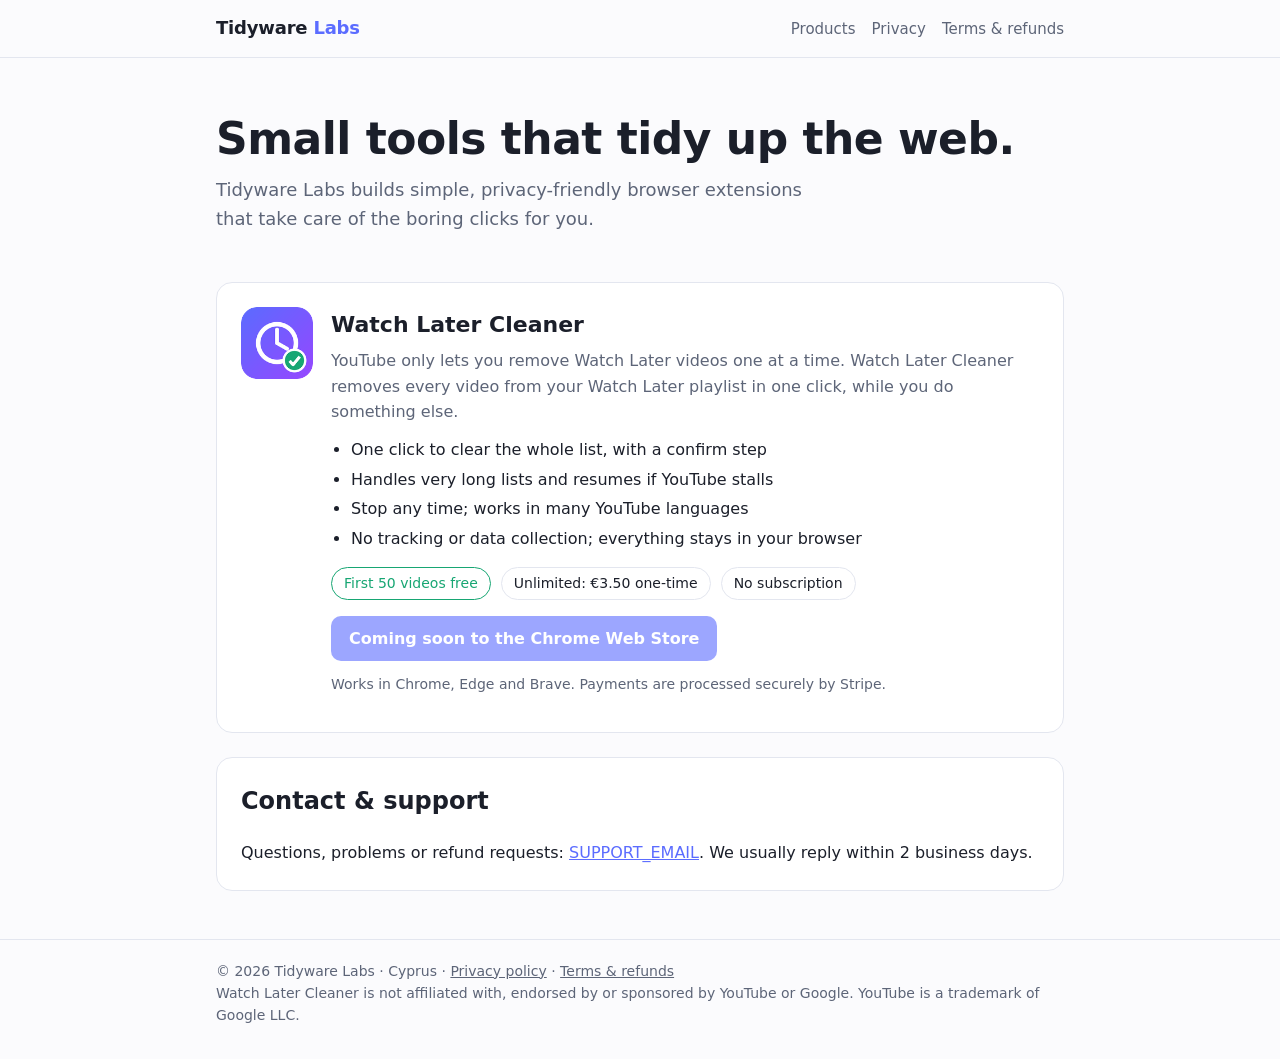
==== index.html @ 6e0b0e30 "Add files via upload" ====
<!doctype html>
<html lang="en">
<head>
  <meta charset="utf-8">
  <meta name="viewport" content="width=device-width, initial-scale=1">
  <title>Tidyware Labs – Small tools that tidy up the web</title>
  <meta name="description" content="Tidyware Labs makes small, privacy-friendly browser extensions. Our first tool, Watch Later Cleaner, clears your YouTube Watch Later list in one click.">
  <link rel="icon" href="watch-later-cleaner.png">
  <link rel="stylesheet" href="style.css">
</head>
<body>
  <header class="top">
    <div class="wrap">
      <a class="brand" href="index.html">Tidyware <span>Labs</span></a>
      <nav><a href="index.html">Products</a><a href="privacy.html">Privacy</a><a href="terms.html">Terms &amp; refunds</a></nav>
    </div>
  </header>

  <main class="wrap">
    <section class="hero">
      <h1>Small tools that tidy up the web.</h1>
      <p>Tidyware Labs builds simple, privacy-friendly browser extensions that take care of the boring clicks for you.</p>
    </section>

    <section class="card product" id="watch-later-cleaner">
      <img src="watch-later-cleaner.png" alt="Watch Later Cleaner icon">
      <div>
        <h2>Watch Later Cleaner</h2>
        <p>YouTube only lets you remove Watch Later videos one at a time. Watch Later Cleaner removes every video from your
           Watch Later playlist in one click, while you do something else.</p>
        <ul class="features">
          <li>One click to clear the whole list, with a confirm step</li>
          <li>Handles very long lists and resumes if YouTube stalls</li>
          <li>Stop any time; works in many YouTube languages</li>
          <li>No tracking or data collection; everything stays in your browser</li>
        </ul>
        <div class="price">
          <span class="pill ok">First 50 videos free</span>
          <span class="pill">Unlimited: €3.50 one-time</span>
          <span class="pill">No subscription</span>
        </div>
        <!-- Replace href with the Chrome Web Store link after publishing, and remove class "soon". -->
        <a class="btn soon" href="#">Coming soon to the Chrome Web Store</a>
        <p class="muted" style="margin-top:12px">Works in Chrome, Edge and Brave. Payments are processed securely by Stripe.</p>
      </div>
    </section>

    <section class="card">
      <h2 style="margin-top:0">Contact &amp; support</h2>
      <p style="margin:0">Questions, problems or refund requests: <a href="mailto:SUPPORT_EMAIL">SUPPORT_EMAIL</a>.
         We usually reply within 2 business days.</p>
    </section>
  </main>

  <footer>
    <div class="wrap">
      © 2026 Tidyware Labs · Cyprus ·
      <a href="privacy.html">Privacy policy</a> · <a href="terms.html">Terms &amp; refunds</a><br>
      Watch Later Cleaner is not affiliated with, endorsed by or sponsored by YouTube or Google. YouTube is a trademark of Google LLC.
    </div>
  </footer>
</body>
</html>
---- style.css ----
:root {
  --bg: #fbfbfd; --fg: #1b1f2a; --muted: #5d6578; --card: #ffffff; --line: #e3e6ef;
  --accent: #5b6cff; --accent-ink: #ffffff; --ok: #17a673;
}
@media (prefers-color-scheme: dark) {
  :root { --bg: #14161d; --fg: #eef0f5; --muted: #9aa3b5; --card: #1d2029; --line: #2e3342; --accent: #7b88ff; }
}
* { box-sizing: border-box; }
html { -webkit-text-size-adjust: 100%; }
body { margin: 0; background: var(--bg); color: var(--fg);
  font: 16px/1.6 system-ui, -apple-system, "Segoe UI", Roboto, sans-serif; }
a { color: var(--accent); }
.wrap { max-width: 880px; margin: 0 auto; padding: 0 16px; }

header.top { border-bottom: 1px solid var(--line); }
header.top .wrap { display: flex; align-items: center; justify-content: space-between; gap: 12px; padding-top: 14px; padding-bottom: 14px; flex-wrap: wrap; }
.brand { font-weight: 800; font-size: 18px; color: var(--fg); text-decoration: none; letter-spacing: -.2px; }
.brand span { color: var(--accent); }
nav a { color: var(--muted); text-decoration: none; margin-left: 16px; font-size: 15px; }
nav a:first-child { margin-left: 0; }
nav a:hover { color: var(--fg); }

.hero { padding: 56px 0 24px; }
.hero h1 { font-size: clamp(30px, 5vw, 44px); line-height: 1.15; margin: 0 0 12px; letter-spacing: -.5px; }
.hero p { color: var(--muted); font-size: 18px; margin: 0; max-width: 620px; }

.card { background: var(--card); border: 1px solid var(--line); border-radius: 16px; padding: 24px; margin: 24px 0; }
.product { display: grid; grid-template-columns: 72px 1fr; gap: 18px; align-items: start; }
.product img { width: 72px; height: 72px; border-radius: 16px; }
.product h2 { margin: 0 0 6px; font-size: 22px; }
.product p { margin: 0 0 12px; color: var(--muted); }
ul.features { margin: 0 0 16px; padding-left: 20px; }
ul.features li { margin: 4px 0; }
.price { display: flex; gap: 10px; flex-wrap: wrap; margin: 0 0 16px; }
.pill { border: 1px solid var(--line); border-radius: 999px; padding: 4px 12px; font-size: 14px; }
.pill.ok { border-color: var(--ok); color: var(--ok); }
.btn { display: inline-block; background: var(--accent); color: var(--accent-ink); text-decoration: none; font-weight: 600;
  padding: 10px 18px; border-radius: 10px; }
.btn.soon { opacity: .6; pointer-events: none; }

.doc { padding: 40px 0; }
.doc h1 { font-size: 30px; margin: 0 0 4px; }
.doc h2 { font-size: 20px; margin-top: 28px; }
.muted { color: var(--muted); font-size: 14px; }

footer { border-top: 1px solid var(--line); margin-top: 48px; }
footer .wrap { padding-top: 20px; padding-bottom: 32px; color: var(--muted); font-size: 14px; }
footer a { color: var(--muted); }

@media (max-width: 520px) {
  .product { grid-template-columns: 1fr; }
  nav a { margin-left: 12px; }
}
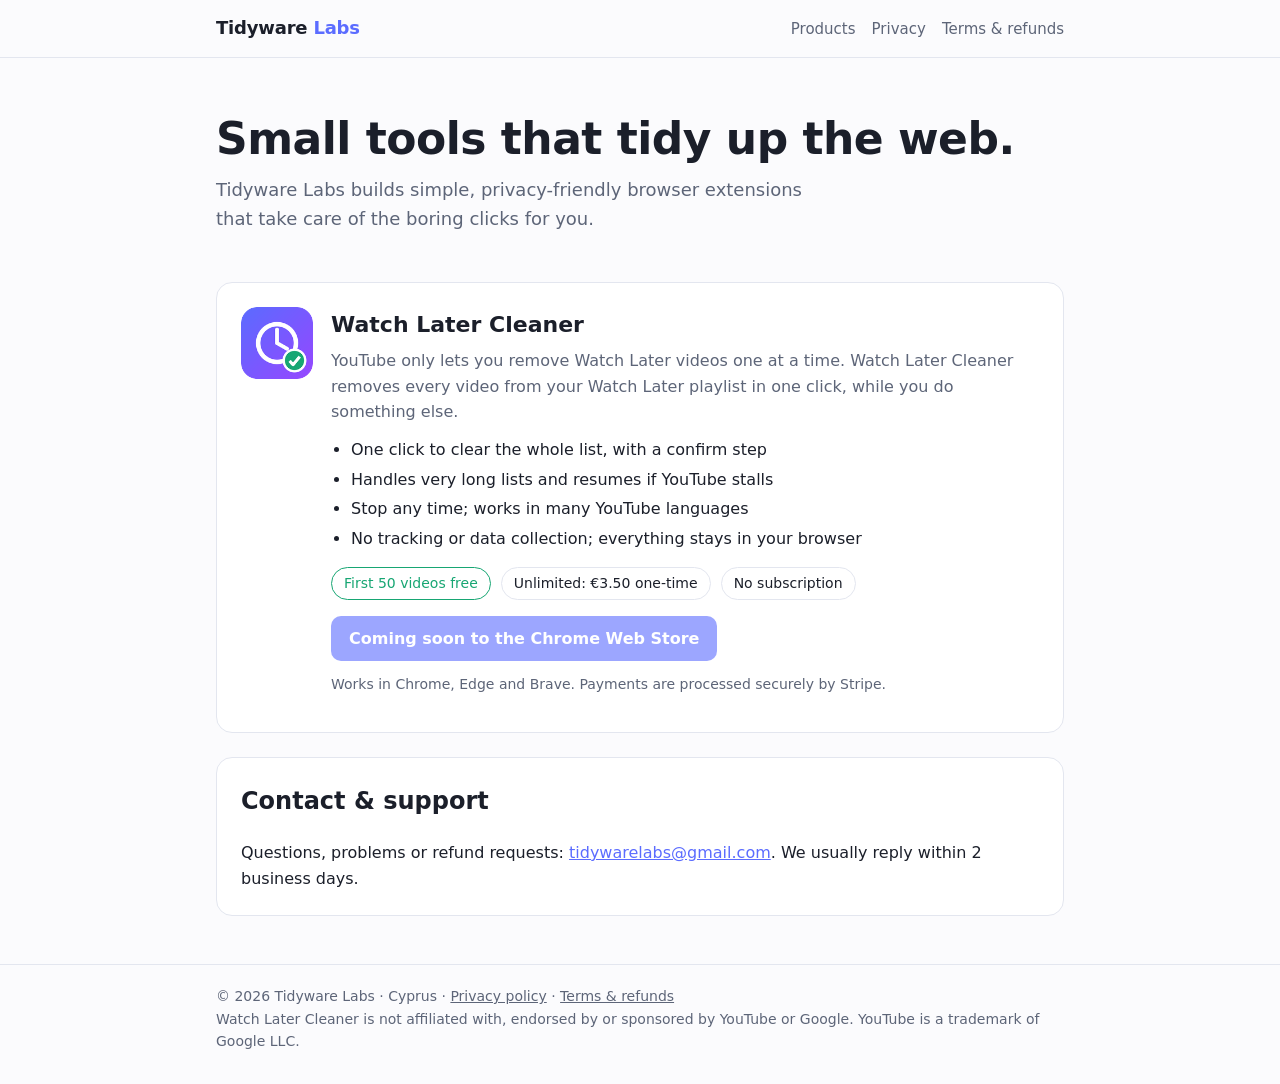
==== commit 8f85dea3: "Add files via upload" ====
--- a/index.html
+++ b/index.html
@@ -47,7 +47,7 @@
 
     <section class="card">
       <h2 style="margin-top:0">Contact &amp; support</h2>
-      <p style="margin:0">Questions, problems or refund requests: <a href="mailto:SUPPORT_EMAIL">SUPPORT_EMAIL</a>.
+      <p style="margin:0">Questions, problems or refund requests: <a href="mailto:tidywarelabs@gmail.com">tidywarelabs@gmail.com</a>.
          We usually reply within 2 business days.</p>
     </section>
   </main>
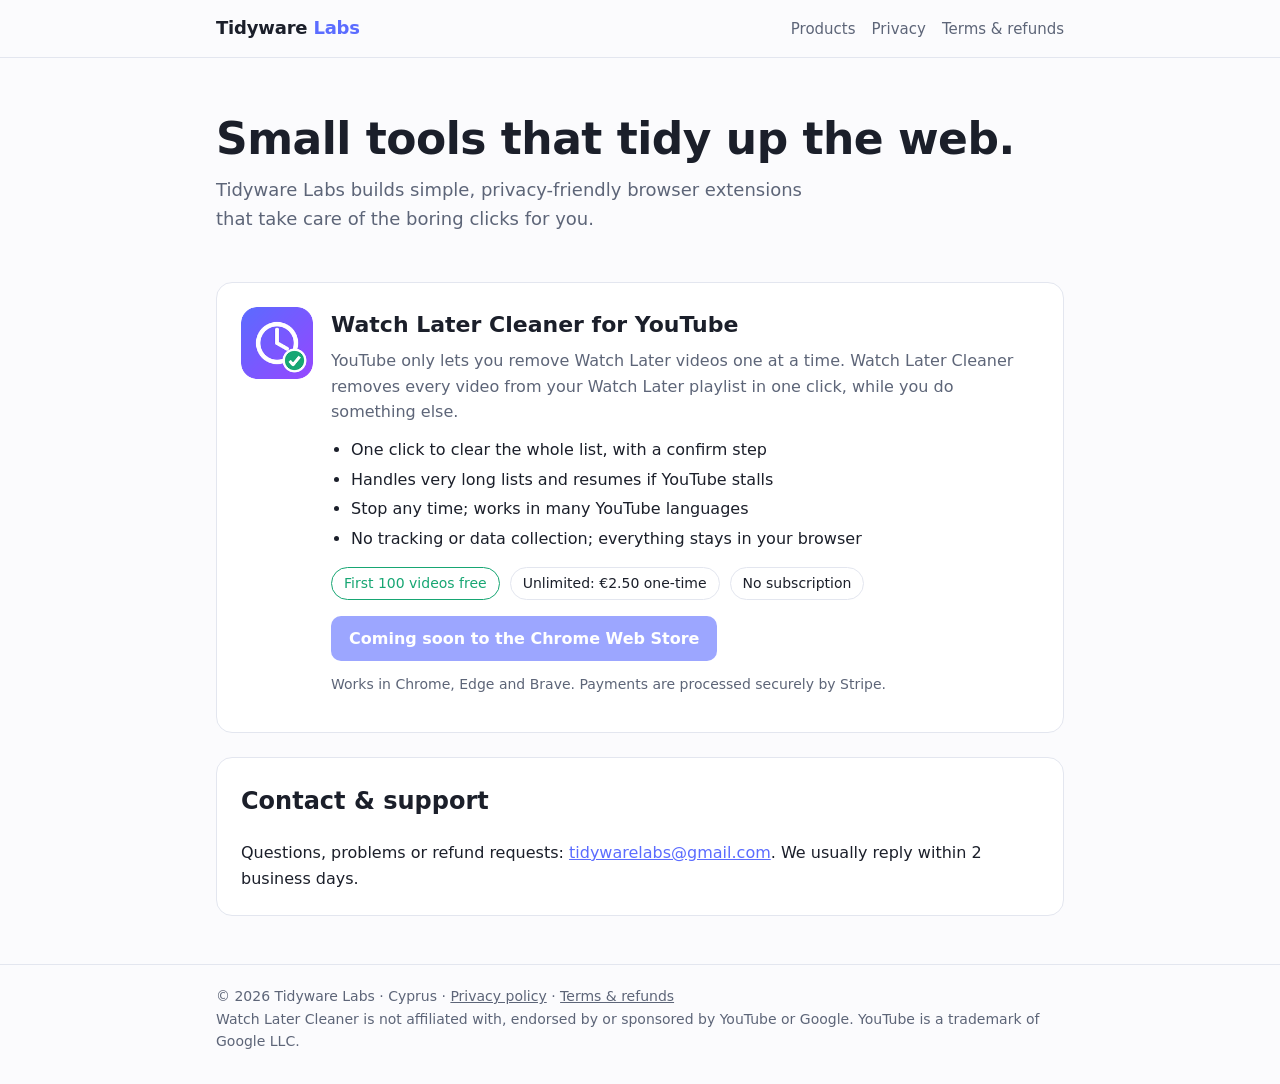
==== commit 62031f49: "Add files via upload" ====
--- a/index.html
+++ b/index.html
@@ -3,8 +3,8 @@
 <head>
   <meta charset="utf-8">
   <meta name="viewport" content="width=device-width, initial-scale=1">
-  <title>Tidyware Labs – Small tools that tidy up the web</title>
-  <meta name="description" content="Tidyware Labs makes small, privacy-friendly browser extensions. Our first tool, Watch Later Cleaner, clears your YouTube Watch Later list in one click.">
+  <title>Watch Later Cleaner for YouTube – Tidyware Labs</title>
+  <meta name="description" content="Tidyware Labs makes small, privacy-friendly browser extensions. Our first tool, Watch Later Cleaner for YouTube, clears your YouTube Watch Later list in one click.">
   <link rel="icon" href="watch-later-cleaner.png">
   <link rel="stylesheet" href="style.css">
 </head>
@@ -23,9 +23,9 @@
     </section>
 
     <section class="card product" id="watch-later-cleaner">
-      <img src="watch-later-cleaner.png" alt="Watch Later Cleaner icon">
+      <img src="watch-later-cleaner.png" alt="Watch Later Cleaner for YouTube icon">
       <div>
-        <h2>Watch Later Cleaner</h2>
+        <h2>Watch Later Cleaner for YouTube</h2>
         <p>YouTube only lets you remove Watch Later videos one at a time. Watch Later Cleaner removes every video from your
            Watch Later playlist in one click, while you do something else.</p>
         <ul class="features">
@@ -35,8 +35,8 @@
           <li>No tracking or data collection; everything stays in your browser</li>
         </ul>
         <div class="price">
-          <span class="pill ok">First 50 videos free</span>
-          <span class="pill">Unlimited: €3.50 one-time</span>
+          <span class="pill ok">First 100 videos free</span>
+          <span class="pill">Unlimited: €2.50 one-time</span>
           <span class="pill">No subscription</span>
         </div>
         <!-- Replace href with the Chrome Web Store link after publishing, and remove class "soon". -->
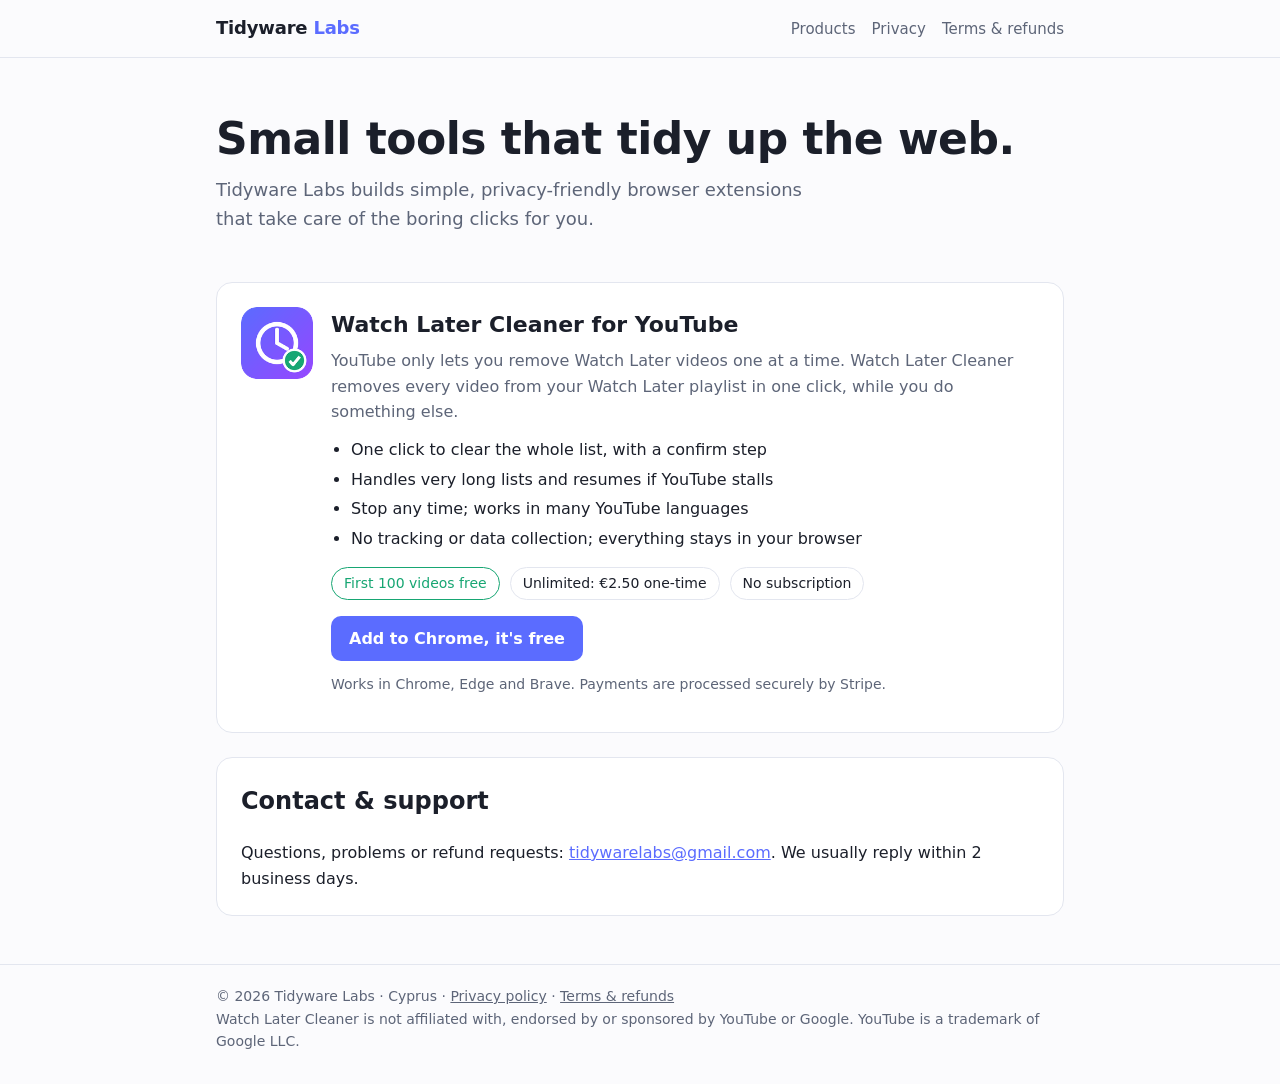
==== commit 1aded9be: "Add files via upload" ====
--- a/index.html
+++ b/index.html
@@ -39,8 +39,7 @@
           <span class="pill">Unlimited: €2.50 one-time</span>
           <span class="pill">No subscription</span>
         </div>
-        <!-- Replace href with the Chrome Web Store link after publishing, and remove class "soon". -->
-        <a class="btn soon" href="#">Coming soon to the Chrome Web Store</a>
+        <a class="btn" href="https://chromewebstore.google.com/detail/watch-later-cleaner/fbnjdfdbkienephajelfaaojlbogblaa" target="_blank" rel="noopener">Add to Chrome, it's free</a>
         <p class="muted" style="margin-top:12px">Works in Chrome, Edge and Brave. Payments are processed securely by Stripe.</p>
       </div>
     </section>
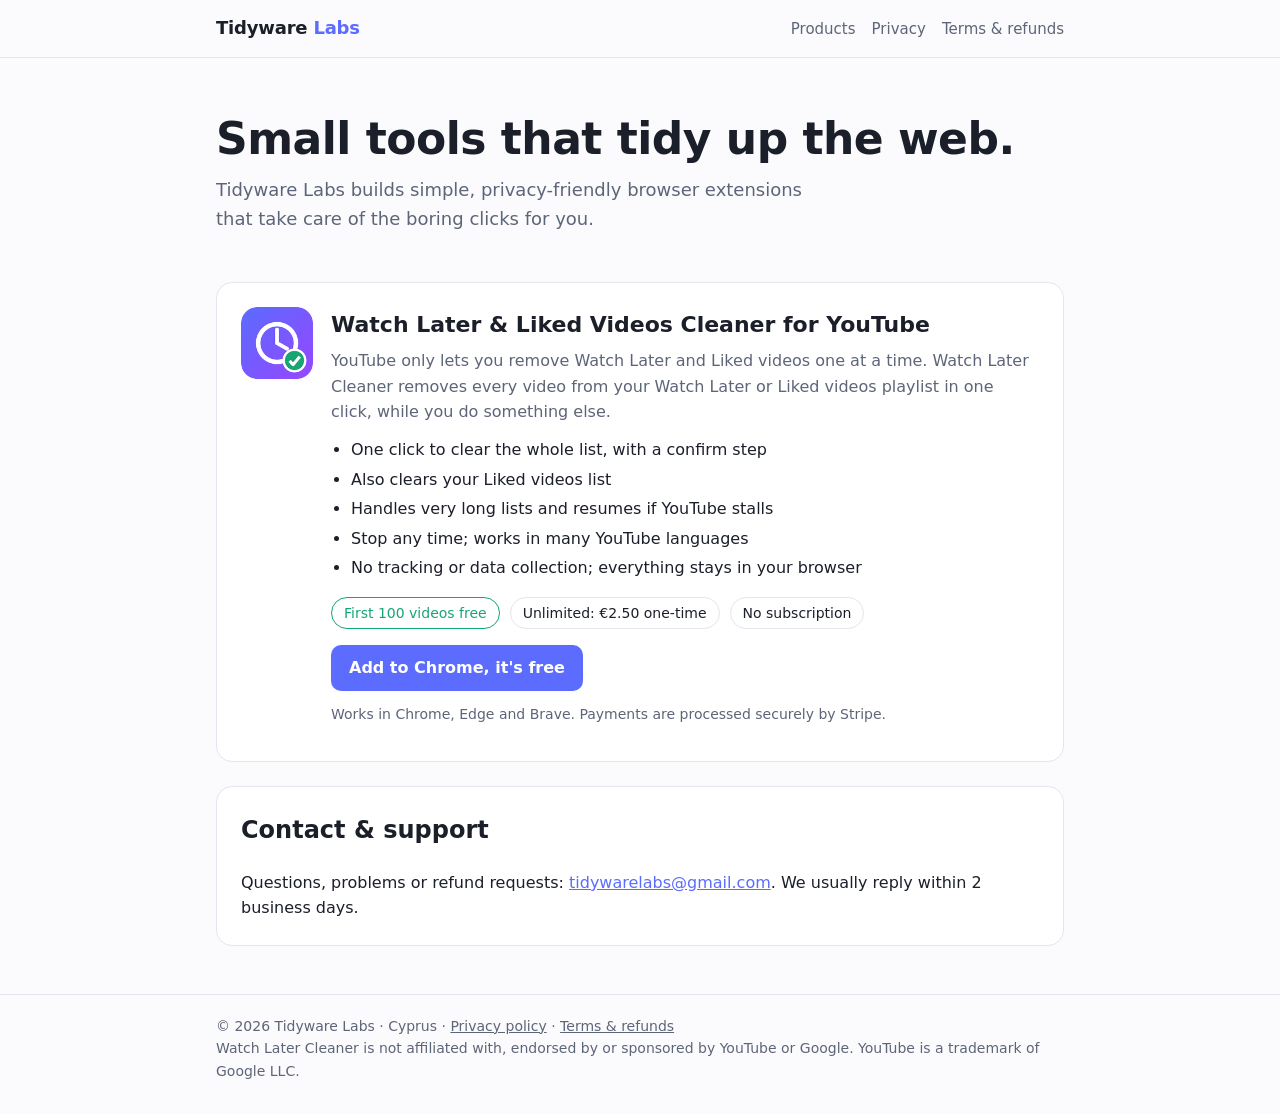
==== commit a79a768d: "Add files via upload" ====
--- a/index.html
+++ b/index.html
@@ -3,8 +3,8 @@
 <head>
   <meta charset="utf-8">
   <meta name="viewport" content="width=device-width, initial-scale=1">
-  <title>Watch Later Cleaner for YouTube – Tidyware Labs</title>
-  <meta name="description" content="Tidyware Labs makes small, privacy-friendly browser extensions. Our first tool, Watch Later Cleaner for YouTube, clears your YouTube Watch Later list in one click.">
+  <title>Watch Later &amp; Liked Videos Cleaner for YouTube – Tidyware Labs</title>
+  <meta name="description" content="Tidyware Labs makes small, privacy-friendly browser extensions. Our first tool, Watch Later &amp; Liked Videos Cleaner for YouTube, clears your YouTube Watch Later and Liked videos lists in one click.">
   <link rel="icon" href="watch-later-cleaner.png">
   <link rel="stylesheet" href="style.css">
 </head>
@@ -23,13 +23,14 @@
     </section>
 
     <section class="card product" id="watch-later-cleaner">
-      <img src="watch-later-cleaner.png" alt="Watch Later Cleaner for YouTube icon">
+      <img src="watch-later-cleaner.png" alt="Watch Later &amp; Liked Videos Cleaner for YouTube icon">
       <div>
-        <h2>Watch Later Cleaner for YouTube</h2>
-        <p>YouTube only lets you remove Watch Later videos one at a time. Watch Later Cleaner removes every video from your
-           Watch Later playlist in one click, while you do something else.</p>
+        <h2>Watch Later &amp; Liked Videos Cleaner for YouTube</h2>
+        <p>YouTube only lets you remove Watch Later and Liked videos one at a time. Watch Later Cleaner removes every video
+           from your Watch Later or Liked videos playlist in one click, while you do something else.</p>
         <ul class="features">
           <li>One click to clear the whole list, with a confirm step</li>
+          <li>Also clears your Liked videos list</li>
           <li>Handles very long lists and resumes if YouTube stalls</li>
           <li>Stop any time; works in many YouTube languages</li>
           <li>No tracking or data collection; everything stays in your browser</li>
